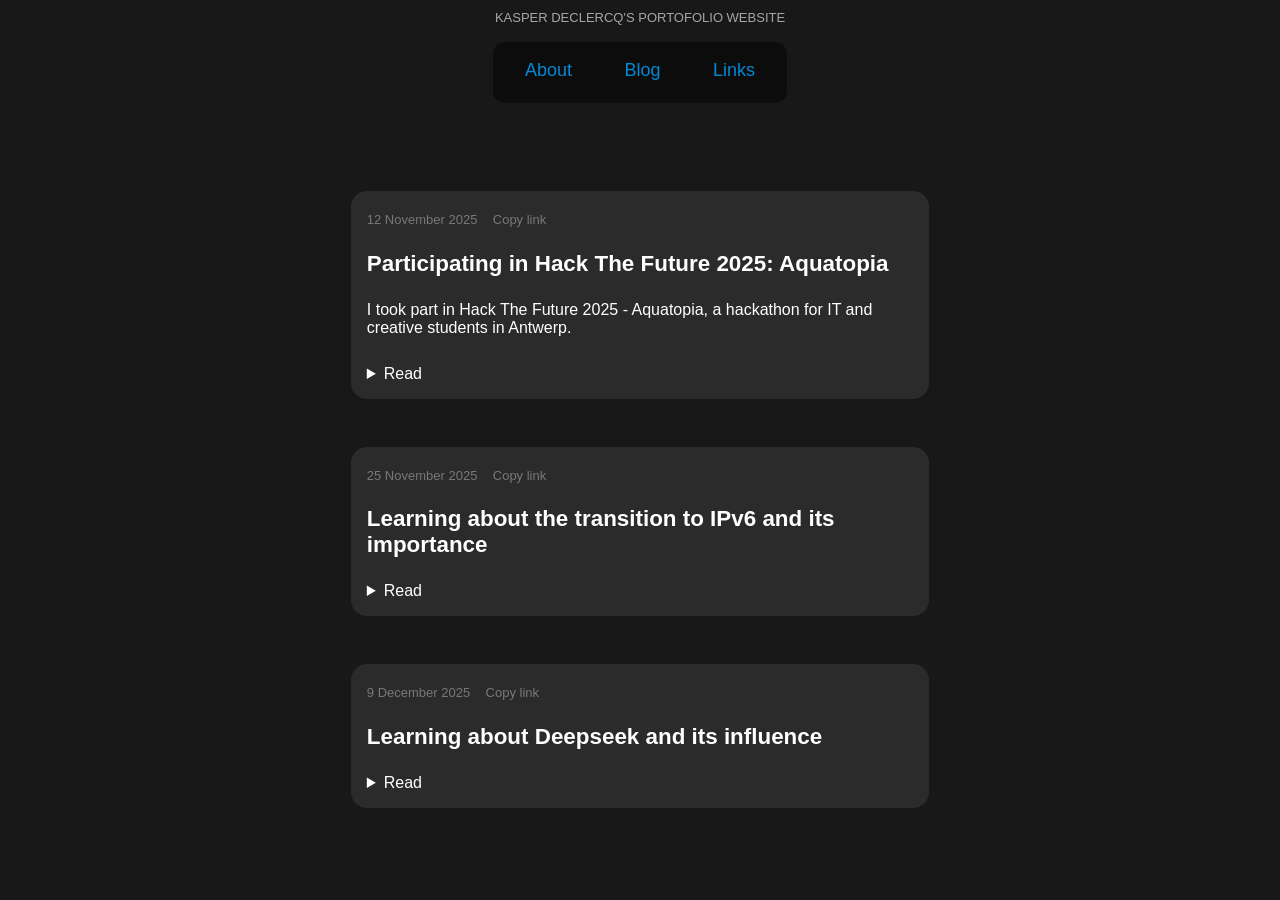
==== blog.html @ 2bad4213 "Create hackathon blog post" ====
<!DOCTYPE html>
<html lang="en">
<head>
	<meta charset="UTF-8">
	<meta name="viewport" content="width=device-width, initial-scale=1.0">
	<link rel="stylesheet" href="assets/style/style.css">
	<title>Blog | Kasper Declercq</title>
	<script type="module" src="assets/scripts/share-link.js"></script>
</head>
<body>
	<header>
		<div class="site-title">
			<a href="/">Kasper Declercq's portofolio website</a>
		</div>
		<nav>
			<ul role="menubar">
				<li><a role="menuitem" href="index.html">About</a></li>
				<li><a role="menuitem" href="blog.html" aria-current="page">Blog</a></li>
				<li><a role="menuitem" href="links.html">Links</a></li>
			</ul>
		</nav>
	</header>
	<main class="container">
		<article id="2025-11-12-hack-the-future-aquatopia">
			<time datetime="2025-11-12">12 November 2025</time><button class="share-link" data-target="2025-11-12-hack-the-future-aquatopia">Copy link</button>
			<h1>
				Participating in Hack The Future 2025: Aquatopia
			</h1>
			<p>
				I took part in Hack The Future 2025 - Aquatopia, a hackathon for IT and creative students in Antwerp.
			</p>
			<details>
				<summary>Read</summary>
				<p>
					My team took on the challenge “Lost in the deep: code expedition to Atlantis”.
					Our team is the crew of a submarine that received a distress call from Atlantis.</p>
				<p>I consisted some interesting and fun smaller challenges, from decrypting a cipher
					sent via an API to calculating the internal pressure after a submarine broke apart.</p>

				</p>
				<img alt="Aquatopia banner" src="assets/images/blog/2025-11-12-a.png">
				<img alt="view inside Antwerp central train station after arrival" src="assets/images/blog/2025-11-12-b.jpg">
				<img alt="me and my teammate on the event" src="assets/images/blog/2025-11-12-c.jpg">
			</details>
		</article>
		<article id="2025-11-25-transitioning-to-ipv6">
			<time datetime="2025-11-25">25 November 2025</time><button class="share-link" data-target="2025-11-25-transitioning-to-ipv6">Copy link</button>
			<h1>
				Learning about the transition to IPv6 and its importance
			</h1>
			<details>
				<summary>Read</summary>
				<p>
					I went to a “Tech&Meet” lecture at Howest university about transitioning to IPv6 by Nico Declerck.
				</p>
				<p>
					We learned about the importance of transitioning to IPv6, some history of IPv4 and IPv6, and how it can be achieved.
				</p>
				<img alt="projection screen with slide in lecture hall with text “the end”" src="assets/images/blog/2025-11-25.png">
			</details>
		</article>
		<article id="2025-12-09-deepseek-uncovered">
			<time datetime="2025-12-09">9 December 2025</time><button class="share-link" data-target="2025-12-09-deepseek-uncovered">Copy link</button>
			<h1>
				Learning about Deepseek and its influence
			</h1>
			<details>
				<summary>Read</summary>
				<p>
					I went to a “Tech&Meet” lecture at Howest about Deepseek and its impact by Dimitri Casier.
				</p>
				<p>
					We learned about how Deepseek is very innovative with its focus on doing more with less power, open source versus closed source LLMs, and the story of AI in world politics.
				</p>
				<img alt="Deepseek logo" src="assets/images/blog/2025-12-09.png">
			</details>
		</article>
	</main>
</body>
</html>
---- assets/style/style.css ----
body
{
	background-color: #181818;
	color: white;
	font-family: 'Segoe UI', Tahoma, Geneva, Verdana, sans-serif;
}

.site-title a
{
	text-transform: uppercase;
	font-size: small;
	color: #ffffff9d;
}

nav ul
{
	background-color: #00000083;
	display: inline-block;
	width: fit-content;
	padding: 0.125rem 0.5rem 0.125rem 0.5rem;
	border-radius: 0.75rem;
}

nav a
{
	color: #00a2ffd5;
}

nav a:hover
{
	color: #00a2ff;
}

nav a[aria-current="page"]
{
	font-weight: 500;
}

header
{
	text-align: center;
}

nav li
{
	display: inline-block;
	padding: 0 0.5rem 0.25rem 0.5rem;
	font-size: large;
}

.container
{
	max-width: 65ch;
	padding: 1.5rem;
	margin: 0 auto;
}

.container img
{
	height: 25ch;
}


p {
  margin-bottom: 1.75rem;
}

h1, h2, h3
{
	font-weight: 600;
	margin-bottom: 1.5rem;
}

h1
{
	font-size: 1.4rem;
}

h2
{
	font-size: 1.1rem;
	font-weight: 500;
}

h3
{
	font-size: 0.9rem;
	font-weight: 500;
}

a
{
	color: inherit;
	text-decoration: none;
}

li
{
	margin: 1rem;
}

article
{
	margin: 3rem 0;
	background-color: #ffffff15;
	padding: 1rem;
	border-radius: 1rem;
}

time
{
	font-size: small;
	color: #ffffff5d;
}

time:hover
{
	color: #ffffffa1;
}

.share-link
{
	margin: 0 0.4rem;
	background: none;
	border: 1px solid transparent;
	border-radius: 0.5rem;
	color: #ffffff5d;
	font: inherit;
	font-size: small;
	padding: 0.25rem 0.5rem;
	cursor: pointer;
}

.share-link:hover
{
	color: #ffffffa1;
	border-color: #ffffff5d;
}
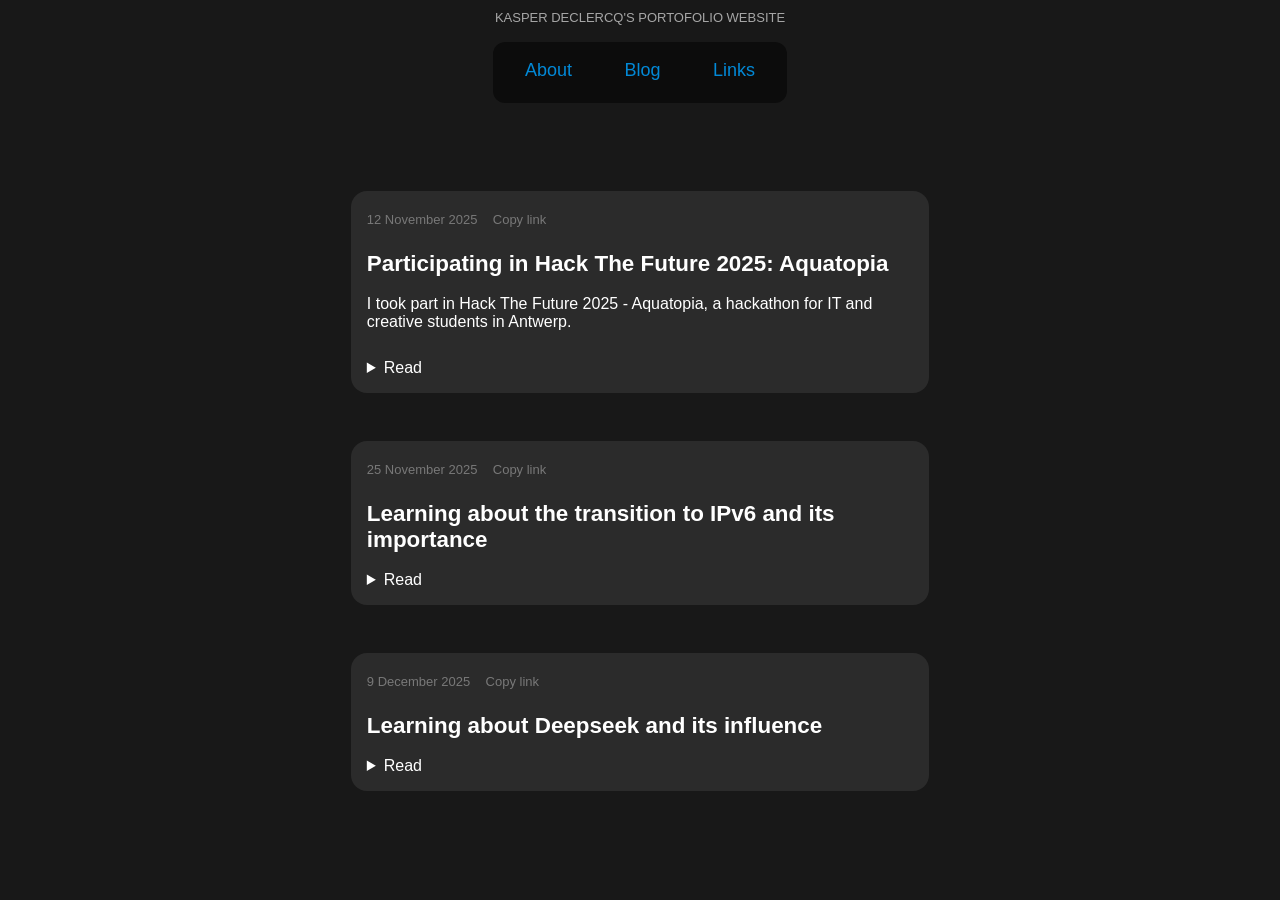
==== commit d102a183: "Fix heading and heading styling for blog" ====
--- a/blog.html
+++ b/blog.html
@@ -23,20 +23,21 @@
 	<main class="container">
 		<article id="2025-11-12-hack-the-future-aquatopia">
 			<time datetime="2025-11-12">12 November 2025</time><button class="share-link" data-target="2025-11-12-hack-the-future-aquatopia">Copy link</button>
-			<h1>
+			<h2>
 				Participating in Hack The Future 2025: Aquatopia
-			</h1>
+			</h2>
 			<p>
 				I took part in Hack The Future 2025 - Aquatopia, a hackathon for IT and creative students in Antwerp.
 			</p>
 			<details>
 				<summary>Read</summary>
 				<p>
-					My team took on the challenge “Lost in the deep: code expedition to Atlantis”.
-					Our team is the crew of a submarine that received a distress call from Atlantis.</p>
-				<p>I consisted some interesting and fun smaller challenges, from decrypting a cipher
-					sent via an API to calculating the internal pressure after a submarine broke apart.</p>
-
+					My team took on the challenge “Lost in the Deep: Code expedition to Atlantis”.
+					Our team is the crew of a submarine that received a distress call from Atlantis.
+				</p>
+				<p>
+					It consisted some interesting and fun smaller challenges, from decrypting a cipher
+					sent via an API to calculating the internal pressure after a submarine broke apart.
 				</p>
 				<img alt="Aquatopia banner" src="assets/images/blog/2025-11-12-a.png">
 				<img alt="view inside Antwerp central train station after arrival" src="assets/images/blog/2025-11-12-b.jpg">
@@ -45,9 +46,9 @@
 		</article>
 		<article id="2025-11-25-transitioning-to-ipv6">
 			<time datetime="2025-11-25">25 November 2025</time><button class="share-link" data-target="2025-11-25-transitioning-to-ipv6">Copy link</button>
-			<h1>
+			<h2>
 				Learning about the transition to IPv6 and its importance
-			</h1>
+			</h2>
 			<details>
 				<summary>Read</summary>
 				<p>
@@ -61,9 +62,9 @@
 		</article>
 		<article id="2025-12-09-deepseek-uncovered">
 			<time datetime="2025-12-09">9 December 2025</time><button class="share-link" data-target="2025-12-09-deepseek-uncovered">Copy link</button>
-			<h1>
+			<h2>
 				Learning about Deepseek and its influence
-			</h1>
+			</h2>
 			<details>
 				<summary>Read</summary>
 				<p>
--- a/assets/style/style.css
+++ b/assets/style/style.css
@@ -65,27 +65,10 @@
   margin-bottom: 1.75rem;
 }
 
-h1, h2, h3
+h1, article h2
 {
 	font-weight: 600;
-	margin-bottom: 1.5rem;
-}
-
-h1
-{
 	font-size: 1.4rem;
-}
-
-h2
-{
-	font-size: 1.1rem;
-	font-weight: 500;
-}
-
-h3
-{
-	font-size: 0.9rem;
-	font-weight: 500;
 }
 
 a
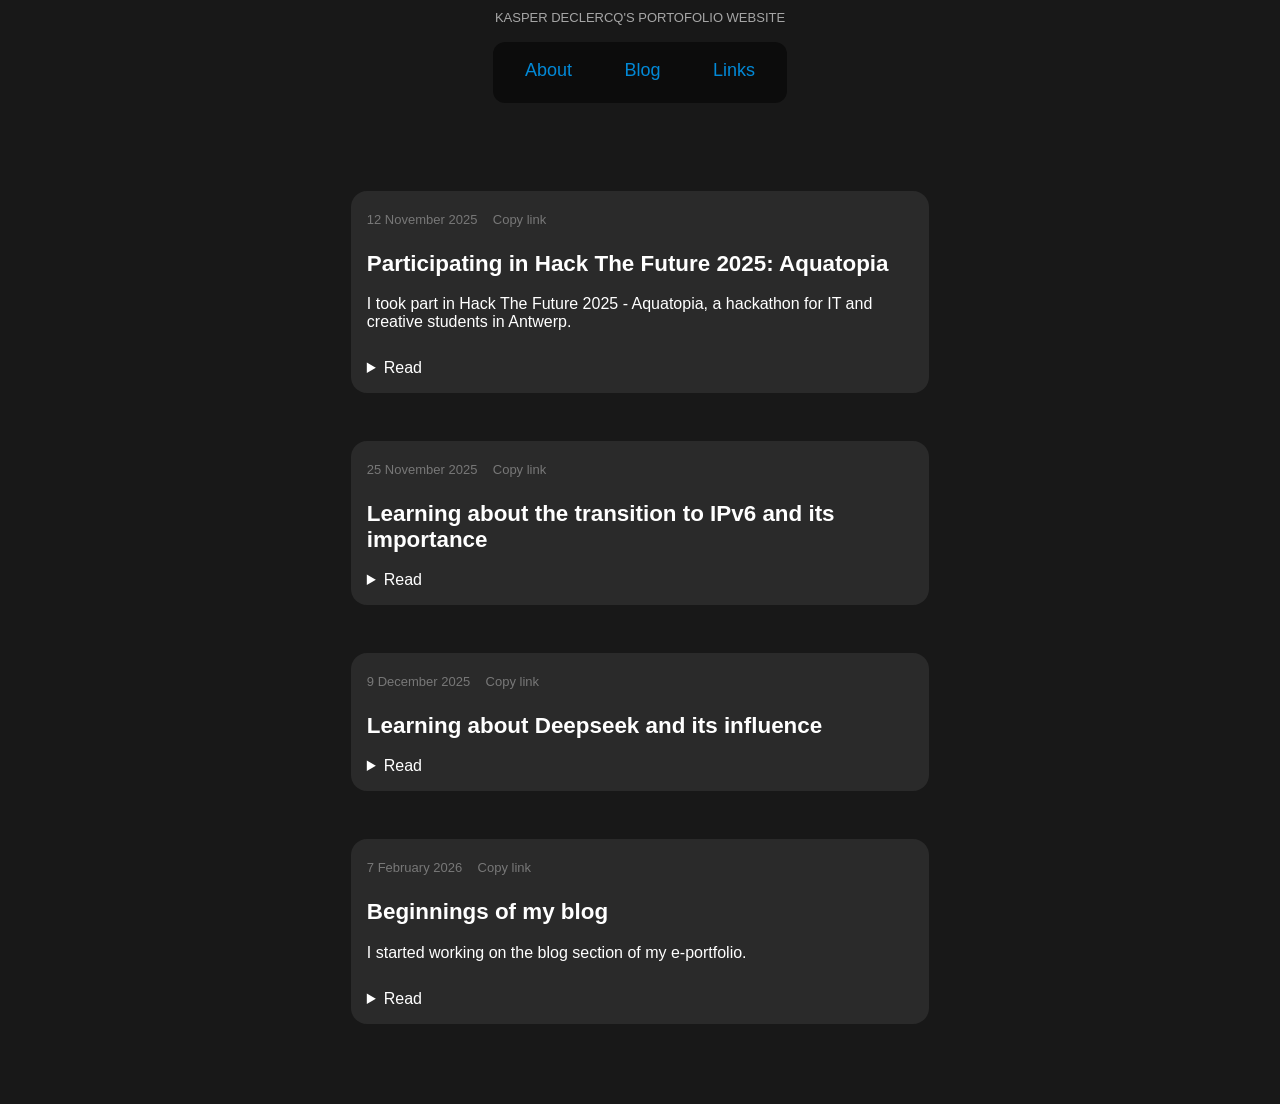
==== commit 8744cf65: "Add post about beginnings of blog" ====
--- a/blog.html
+++ b/blog.html
@@ -21,8 +21,8 @@
 		</nav>
 	</header>
 	<main class="container">
-		<article id="2025-11-12-hack-the-future-aquatopia">
-			<time datetime="2025-11-12">12 November 2025</time><button class="share-link" data-target="2025-11-12-hack-the-future-aquatopia">Copy link</button>
+		<article id="2025-11-12-hackathon">
+			<time datetime="2025-11-12">12 November 2025</time><button class="share-link" data-target="2025-11-12-hackathon">Copy link</button>
 			<h2>
 				Participating in Hack The Future 2025: Aquatopia
 			</h2>
@@ -44,8 +44,8 @@
 				<img alt="me and my teammate on the event" src="assets/images/blog/2025-11-12-c.jpg">
 			</details>
 		</article>
-		<article id="2025-11-25-transitioning-to-ipv6">
-			<time datetime="2025-11-25">25 November 2025</time><button class="share-link" data-target="2025-11-25-transitioning-to-ipv6">Copy link</button>
+		<article id="2025-11-25-ipv6-transition">
+			<time datetime="2025-11-25">25 November 2025</time><button class="share-link" data-target="2025-11-25-ipv6-transition">Copy link</button>
 			<h2>
 				Learning about the transition to IPv6 and its importance
 			</h2>
@@ -60,8 +60,8 @@
 				<img alt="projection screen with slide in lecture hall with text “the end”" src="assets/images/blog/2025-11-25.png">
 			</details>
 		</article>
-		<article id="2025-12-09-deepseek-uncovered">
-			<time datetime="2025-12-09">9 December 2025</time><button class="share-link" data-target="2025-12-09-deepseek-uncovered">Copy link</button>
+		<article id="2025-12-09-deepseek">
+			<time datetime="2025-12-09">9 December 2025</time><button class="share-link" data-target="2025-12-09-deepseek">Copy link</button>
 			<h2>
 				Learning about Deepseek and its influence
 			</h2>
@@ -76,6 +76,37 @@
 				<img alt="Deepseek logo" src="assets/images/blog/2025-12-09.png">
 			</details>
 		</article>
+		<article id="2026-02-07-blog">
+			<time datetime="2026-02-07">7 February 2026</time><button class="share-link" data-target="2026-02-07-blog">Copy link</button>
+			<h2>
+				Beginnings of my blog
+			</h2>
+			<p>
+				I started working on the blog section of my e-portfolio.
+			</p>
+
+			<details>
+				<summary>Read</summary>
+				<p>
+					I thought carefully about how I wanted to design this blog.
+					I came up with a few simple principles for the design:
+				</p>
+				<ul>
+					<li>
+						<em>Keep it simple</em> - posts are written and edited in HTML.
+						Since this blog will only be updated a few times per month, an additional abstraction felt unnecessary.
+					</li>
+					<li>
+						<em>Keep it clear</em> - posts are easy to scan and expand using
+						<code>&lt;details&gt;</code>. For longer articles, a separate page can be used.
+					</li>
+					<li>
+						<em>Make posts easy to share</em> - each post has a “Copy link” button
+						that points directly to the post.
+					</li>
+				</ul>
+			</details>
+		</article>
 	</main>
 </body>
 </html>
--- a/assets/style/style.css
+++ b/assets/style/style.css
@@ -85,7 +85,7 @@
 article
 {
 	margin: 3rem 0;
-	background-color: #ffffff15;
+	background-color: #ffffff14;
 	padding: 1rem;
 	border-radius: 1rem;
 }
@@ -119,3 +119,8 @@
 	color: #ffffffa1;
 	border-color: #ffffff5d;
 }
+
+.decorate-links a
+{
+	text-decoration: underline;
+}
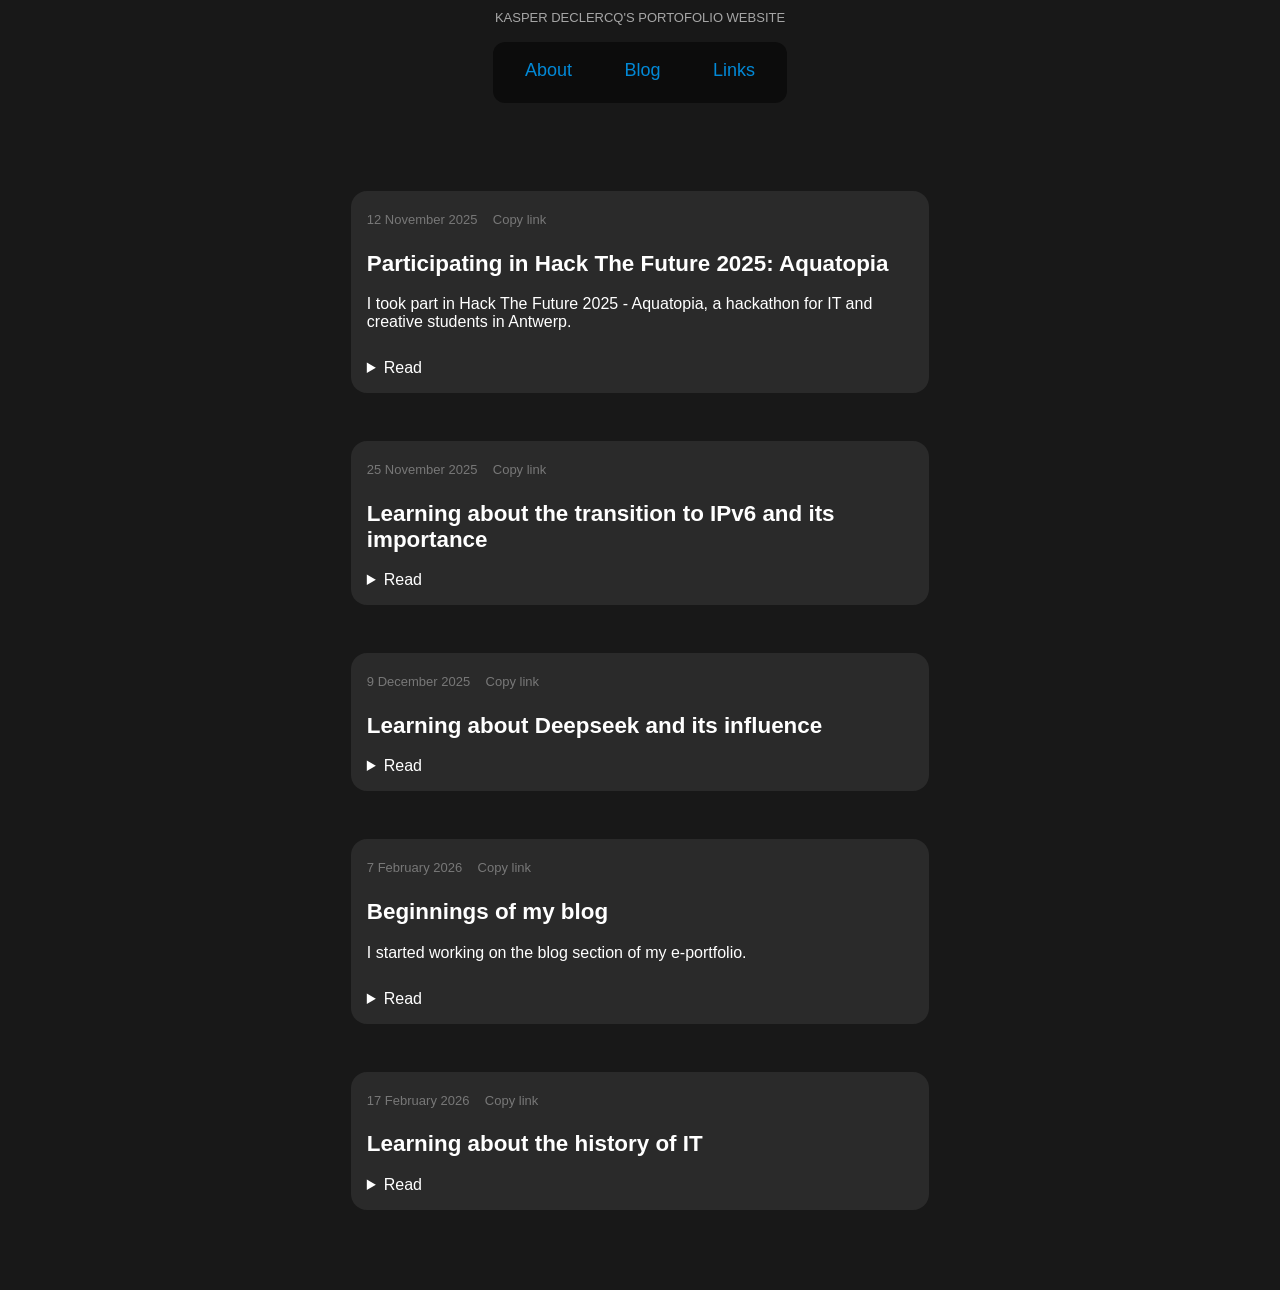
==== commit 65364929: "Add post about learning about the history of IT" ====
--- a/blog.html
+++ b/blog.html
@@ -107,6 +107,23 @@
 				</ul>
 			</details>
 		</article>
+		<article id="2026-02-17-IT-history">
+			<time datetime="2026-02-17">17 February 2026</time><button class="share-link" data-target="2026-02-17-IT-history">Copy link</button>
+			<h2>
+				Learning about the history of IT
+			</h2>
+
+			<details>
+				<summary>Read</summary>
+				<p>
+					I went to another “Tech&Meet” lecture at Howest about the history of how information is processed - from abstract thinking to logic, machines, and programming by Luc Vervoort and Wim Delvaux.
+				</p>
+				<p>
+					We also learned about several key moments in computing history that took place - from the first calculator, the first programmable computer, to the internet, and machine learning. It was an interesting talk!
+				</p>
+				<img alt="slide about thinking and programming" src="assets/images/blog/2026-02-17.jpg">
+			</details>
+		</article>
 	</main>
 </body>
 </html>
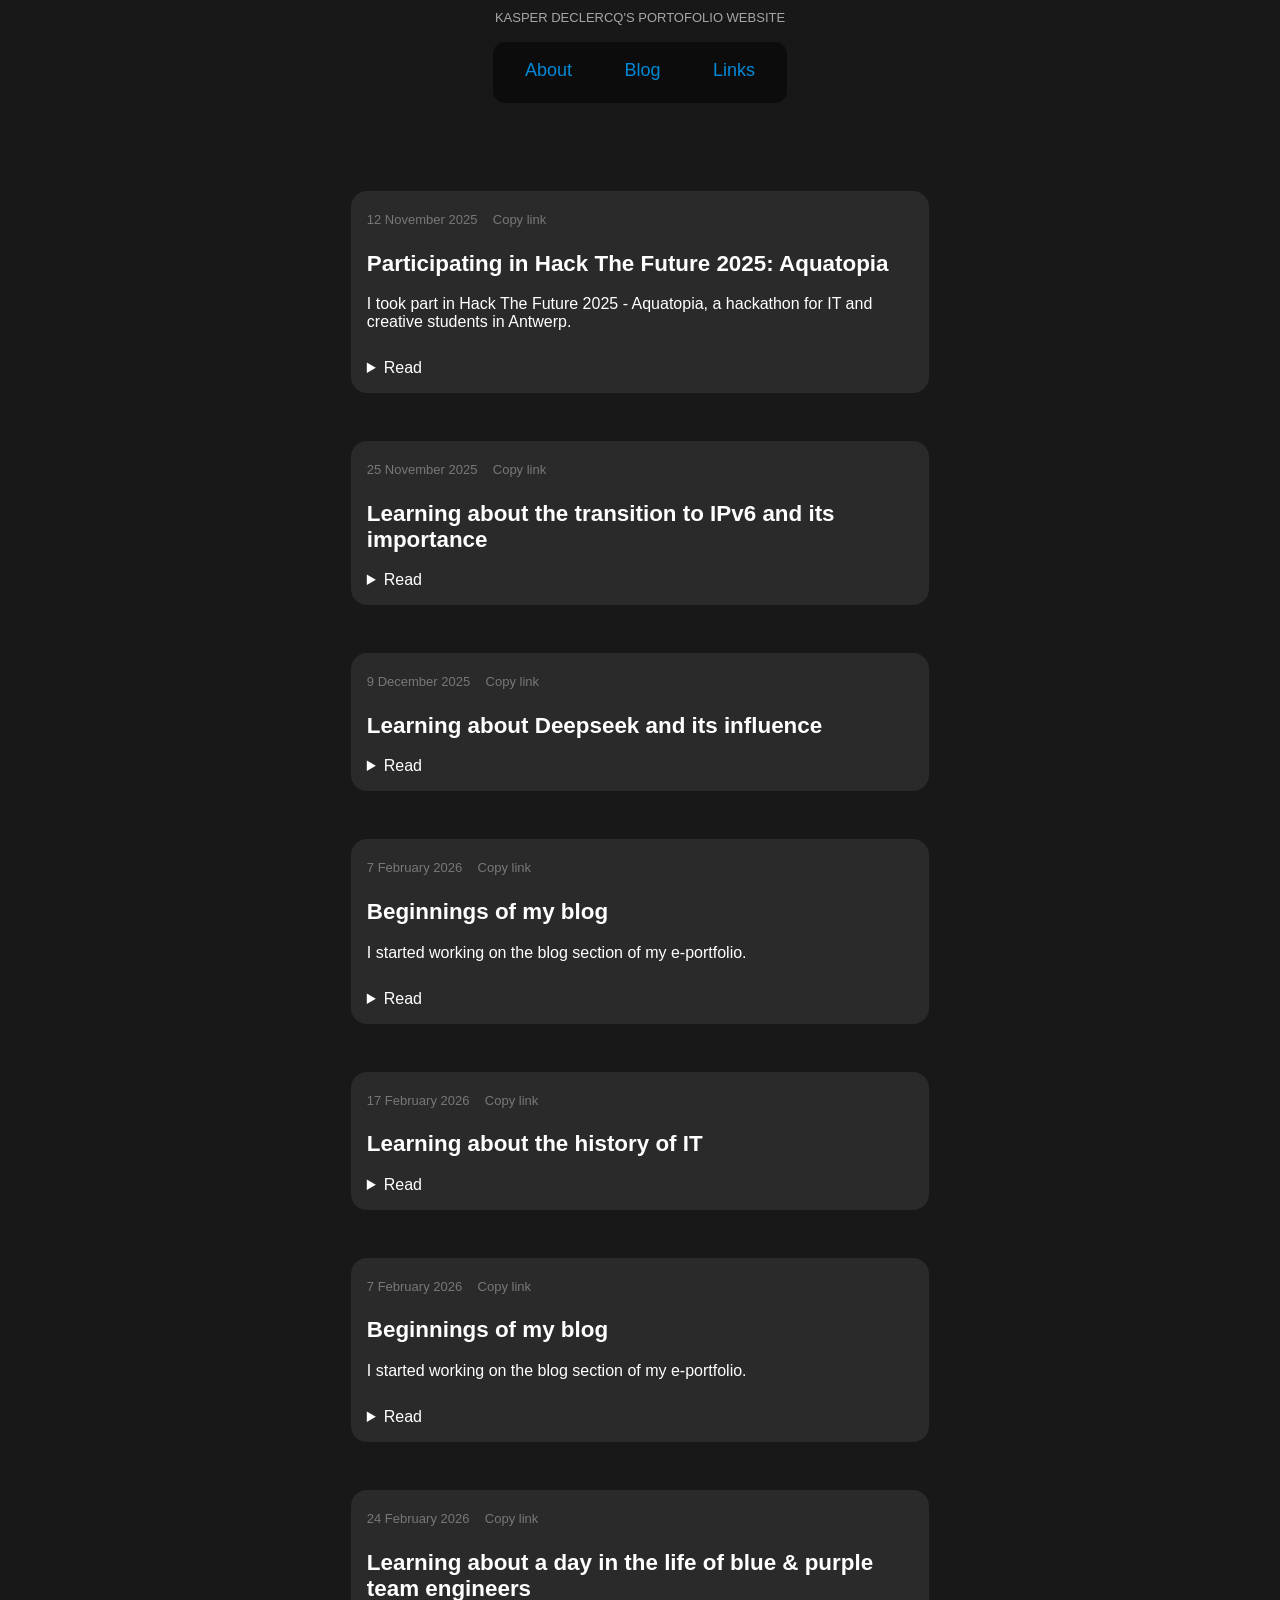
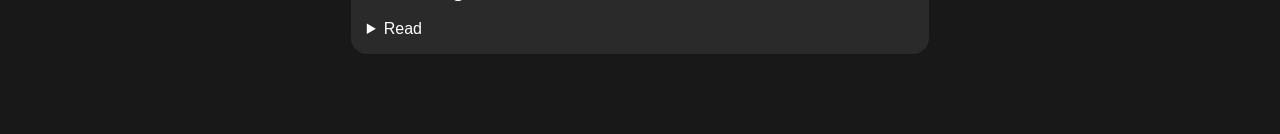
==== commit 5cde2869: "Add post about a day in cyber security" ====
--- a/blog.html
+++ b/blog.html
@@ -124,6 +124,55 @@
 				<img alt="slide about thinking and programming" src="assets/images/blog/2026-02-17.jpg">
 			</details>
 		</article>
+		<article id="2026-02-07-blog">
+			<time datetime="2026-02-07">7 February 2026</time><button class="share-link" data-target="2026-02-07-blog">Copy link</button>
+			<h2>
+				Beginnings of my blog
+			</h2>
+			<p>
+				I started working on the blog section of my e-portfolio.
+			</p>
+
+			<details>
+				<summary>Read</summary>
+				<p>
+					I thought carefully about how I wanted to design this blog.
+					I came up with a few simple principles for the design:
+				</p>
+				<ul>
+					<li>
+						<em>Keep it simple</em> - posts are written and edited in HTML.
+						Since this blog will only be updated a few times per month, an additional abstraction felt unnecessary.
+					</li>
+					<li>
+						<em>Keep it clear</em> - posts are easy to scan and expand using
+						<code>&lt;details&gt;</code>. For longer articles, a separate page can be used.
+					</li>
+					<li>
+						<em>Make posts easy to share</em> - each post has a “Copy link” button
+						that points directly to the post.
+					</li>
+				</ul>
+			</details>
+		</article>
+		<article id="2026-02-24-day-in-cyber-security">
+			<time datetime="2026-02-24">24 February 2026</time><button class="share-link" data-target="2026-02-24-day-in-cyber-security">Copy link</button>
+			<h2>
+				Learning about a day in the life of blue & purple team engineers
+			</h2>
+
+			<details>
+				<summary>Read</summary>
+				<p>
+					I recently attended another “Tech&Meet” lecture at Howest on what it’s like to work as a blue and purple team engineer in cyber security. Two professionals from Easi - one from the blue team and one from the purple team - provided insight into their daily work and schedules.
+				</p>
+				<p>
+					Although I study software engineering and aspire to a career in that field, I found it fascinating to learn more about their approach to detecting, responding to and neutralising cyber threats. They also gave us a glimpse into some of the tools they use.
+				</p>
+				<img alt="Q&A end slide" src="assets/images/blog/2026-02-24-a.jpg">
+				<img alt="Easi logo" src="assets/images/blog/2026-02-24-b.png">
+			</details>
+		</article>
 	</main>
 </body>
 </html>
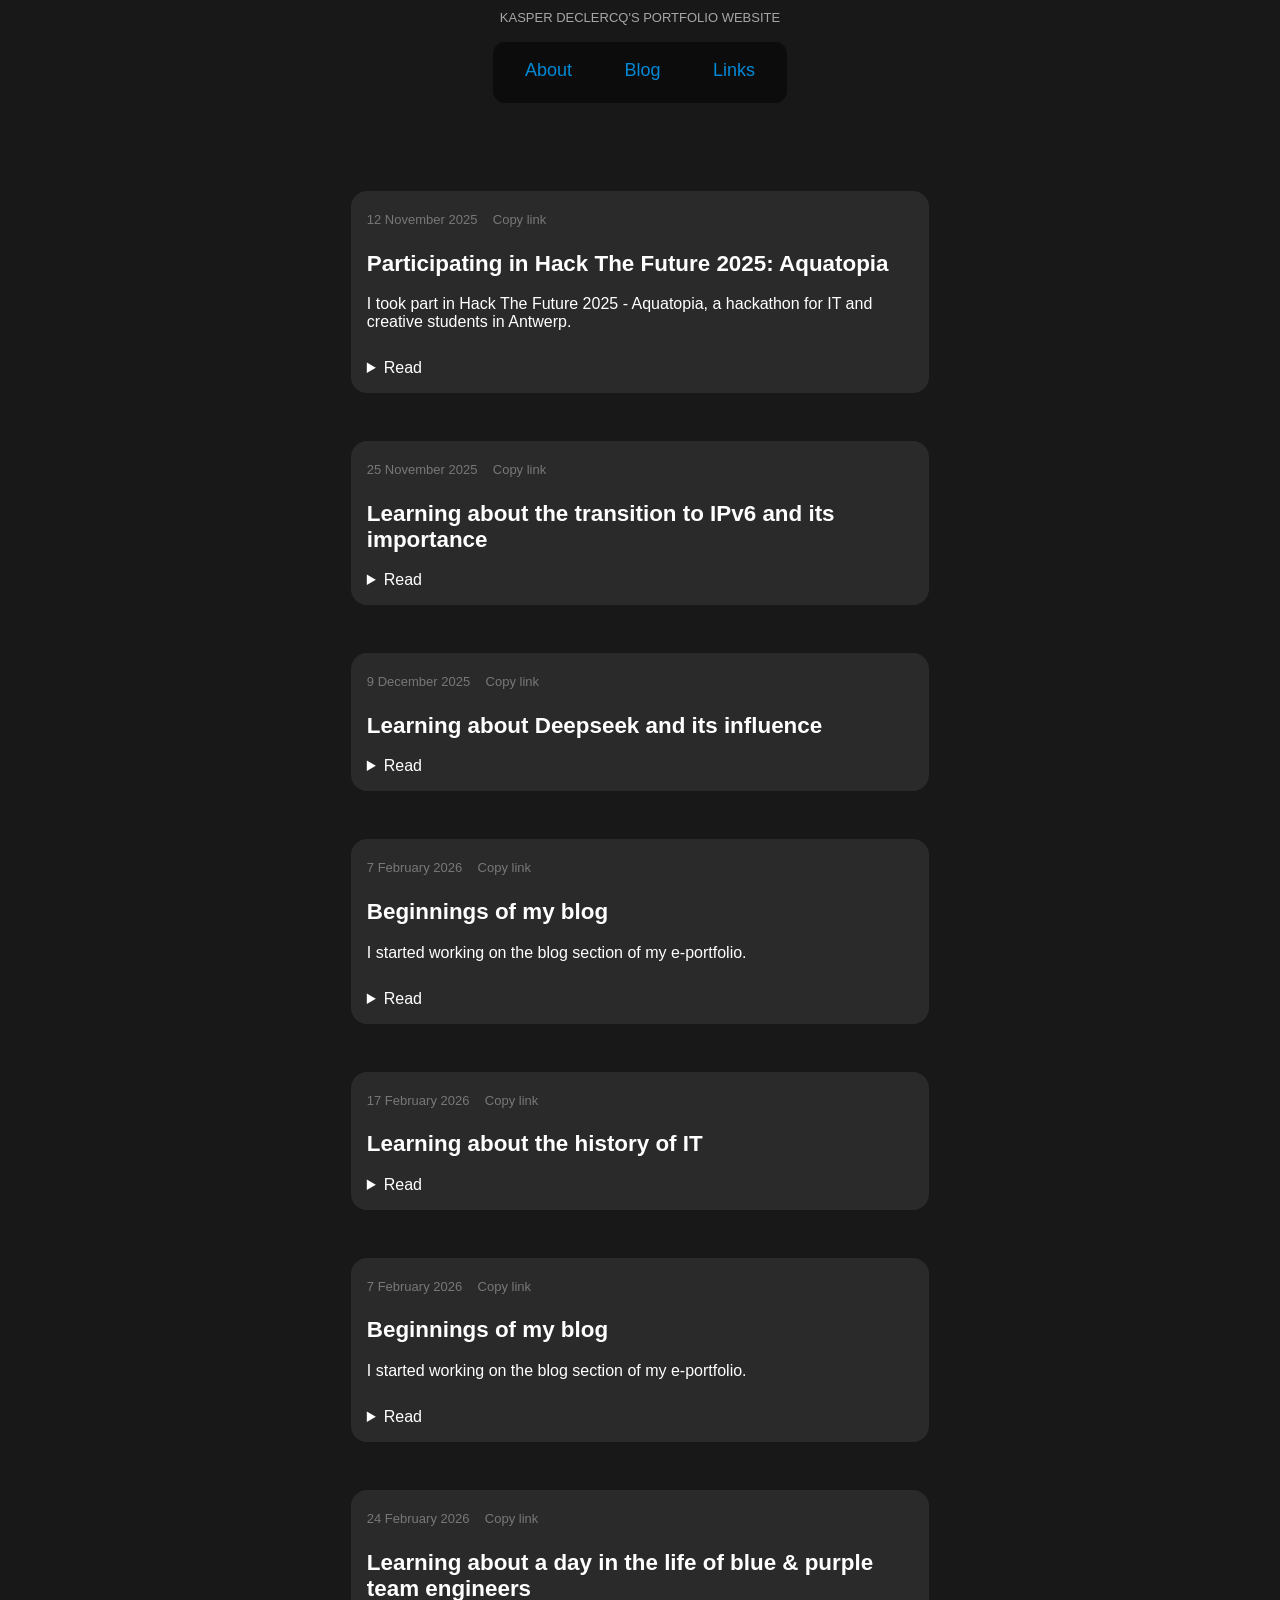
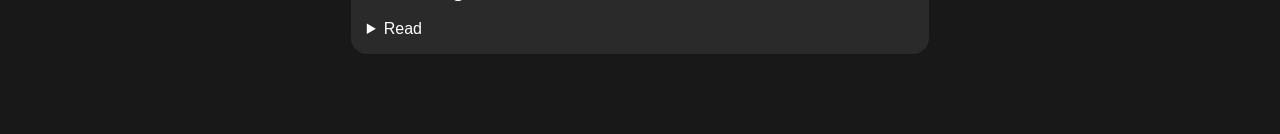
==== commit 1ba288d7: "Fix "portfolio" spelling" ====
--- a/blog.html
+++ b/blog.html
@@ -10,7 +10,7 @@
 <body>
 	<header>
 		<div class="site-title">
-			<a href="/">Kasper Declercq's portofolio website</a>
+			<a href="/">Kasper Declercq's portfolio website</a>
 		</div>
 		<nav>
 			<ul role="menubar">
